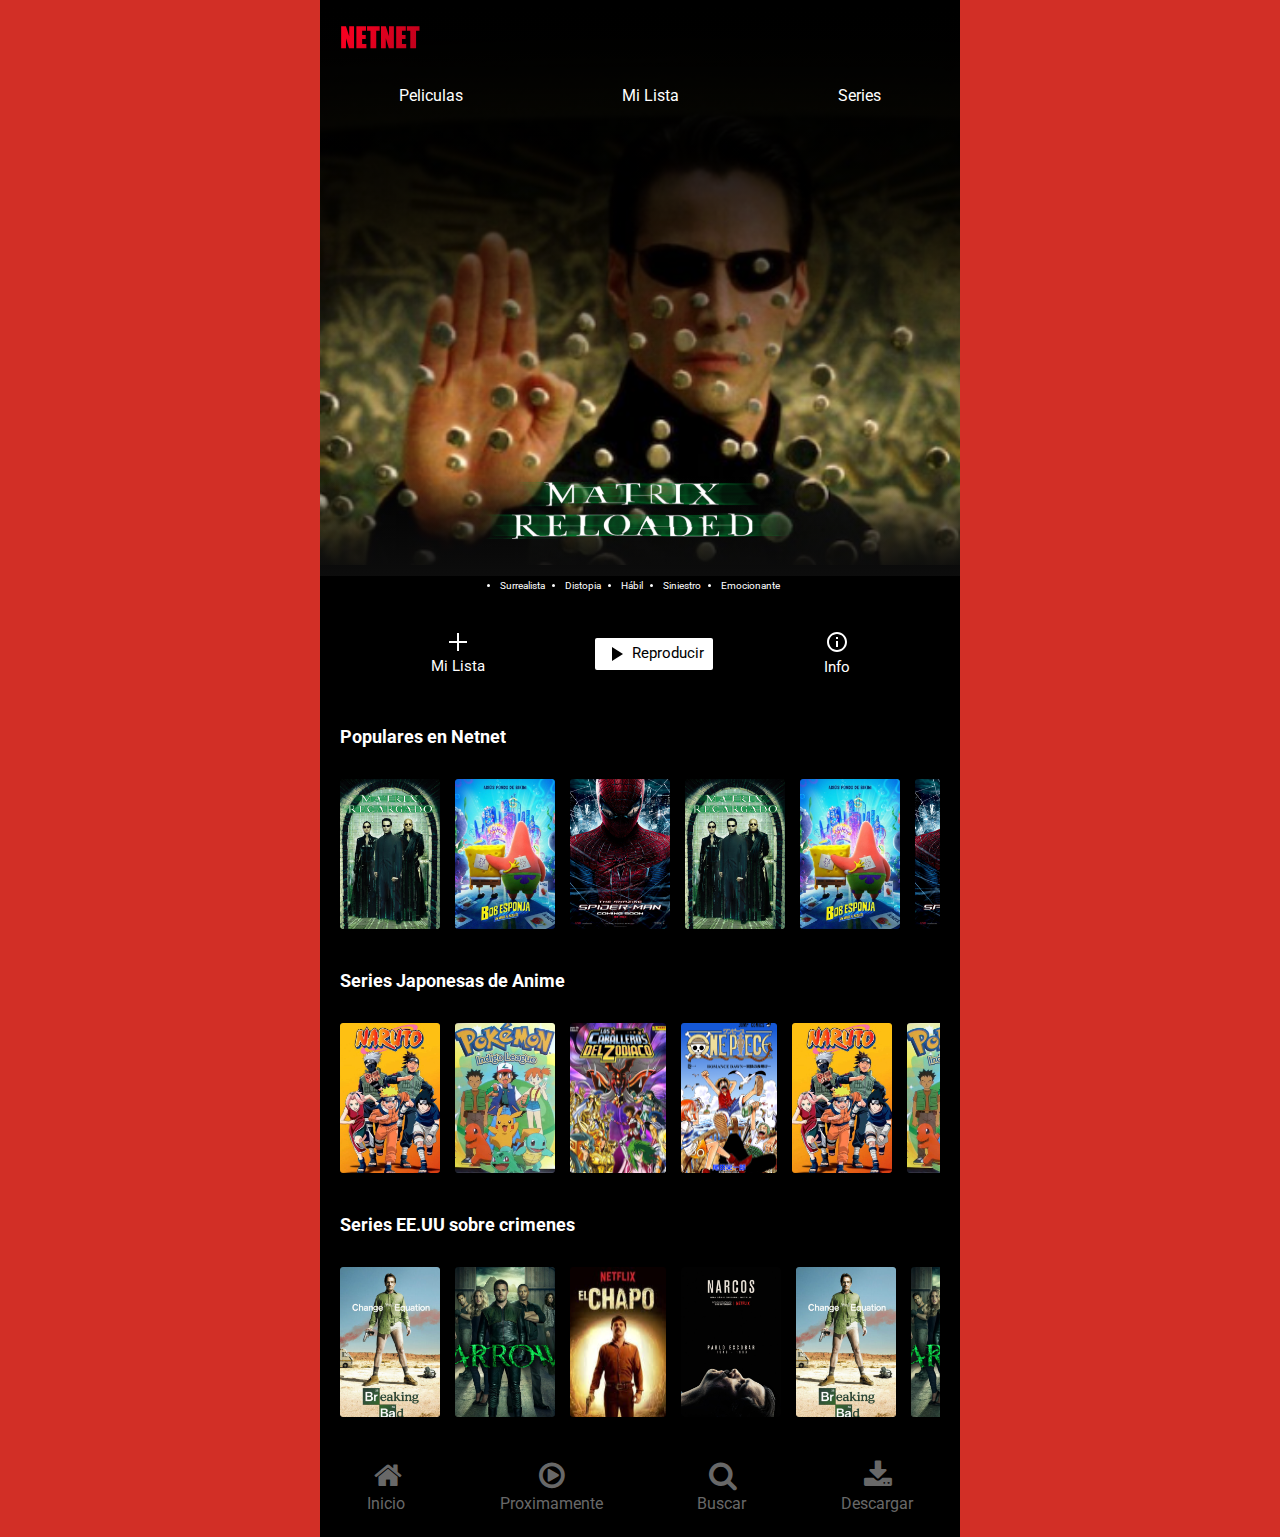
==== index.html @ 321d9690 "Primera parte del proyecto" ====
<!DOCTYPE html>
<html lang="es">

<head>
    <meta charset="UTF-8">
    <meta http-equiv="X-UA-Compatible" content="IE=edge">
    <meta name="viewport" content="width=device-width, initial-scale=1.0">
    <link rel="icon" href="./img/LOGO.png" type="image/png">
    <!-- Hojas de estilo  -->
    <link rel="stylesheet" href="./css/font-awesome/css/font-awesome.css">
    <link rel="stylesheet" href="./css/font-awesome/css/font-awesome.min.css">
    <link rel="preconnect" href="https://fonts.gstatic.com">
    <link href="https://fonts.googleapis.com/css2?family=Roboto:wght@400;500;700;900&display=swap" rel="stylesheet">
    <link rel="stylesheet" href="./css/normalice.css">
    <link rel="stylesheet" href="./css/style.css">
    <!-- Hojas de estilo  -->
    <title>NETNET</title>
</head>

<body>
    <div class="container__total">
        <!-- Header del sitio Inicio -->
        <header class="header">
            <img class="header__logo" src="./img/LOGO.svg" alt="">
            <nav class="header__nav">
                <a class="nav__link" href="#">Peliculas</a>
                <a class="nav__link" href="#">Mi Lista</a>
                <a class="nav__link" href="#">Series</a>
            </nav>
        </header>
        <!-- Header del sitio Final -->
        <!-- hero inicio  -->
        <section class="hero">
            <div class="contenedordeposicion">
                <div class="hero__info">
                    <img src="./img/matrix.svg" alt="">
                    <ul class="hero__list">
                        <li>Surrealista</li>
                        <li>Distopia</li>
                        <li>Hábil</li>
                        <li>Siniestro</li>
                        <li>Emocionante</li>
                    </ul>
                    <div class="hero__buttons">
                        <div class="buttons1">
                            <img src="./img/VectorMas.svg" alt="">
                            <p>Mi Lista</p>
                        </div>
                        <a href="" class="btn button"> <img src="./img/play.svg" alt=""> Reproducir</a>
                        <div class="buttons1">
                            <img src="./img/VectorInfo.svg" alt="">
                            <p>Info</p>
                        </div>
                    </div>
                </div>
                <div class="adorno">

                </div>
            </div>
        </section>
        <!-- hero inicio  -->
        <main class="main">
            <div class="categoria">
                <p class="subtitle subtitle--Section">Populares en Netnet</p>
                <div class="categoria__img">
                    <img src="./img/movi1.png" alt="">
                    <img src="./img/movi2.png" alt="">
                    <img src="./img/movi3.png" alt="">
                    <img src="./img/movi1.png" alt="">
                    <img src="./img/movi2.png" alt="">
                    <img src="./img/movi3.png" alt="">
                    <img src="./img/movi1.png" alt="">
                    <img src="./img/movi2.png" alt="">
                    <img src="./img/movi3.png" alt="">
                </div>
            </div>
            <!-- Fin de categoria -->
            <div class="categoria">
                <p class="subtitle subtitle--Section">Series Japonesas de Anime</p>
                <div class="categoria__img">
                    <img src="./img/movi5.png" alt="">
                    <img src="./img/movi6.png" alt="">
                    <img src="./img/movi7.png" alt="">
                    <img src="./img/movi8.png" alt="">
                    <img src="./img/movi5.png" alt="">
                    <img src="./img/movi6.png" alt="">
                    <img src="./img/movi7.png" alt="">
                    <img src="./img/movi8.png" alt="">
                    <img src="./img/movi5.png" alt="">
                </div>
            </div>
            <!-- Fin de categoria -->
            <div class="categoria">
                <p class="subtitle subtitle--Section">Series EE.UU sobre crimenes</p>
                <div class="categoria__img">
                    <img src="./img/movi9.png" alt="">
                    <img src="./img/movi10.png" alt="">
                    <img src="./img/movi11.png" alt="">
                    <img src="./img/movi12.png" alt="">
                    <img src="./img/movi9.png" alt="">
                    <img src="./img/movi10.png" alt="">
                    <img src="./img/movi11.png" alt="">
                    <img src="./img/movi12.png" alt="">
                    <img src="./img/movi9.png" alt="">
                </div>
            </div>
            <!-- Fin de categoria -->
        </main>
        <footer class="footer">
            <div class="footer__menu">
                <figure>
                    <i class="fa fa-home fa-3x footer__img color" aria-hidden="true"></i>
                </figure>
                <p class="footer__p color">Inicio</p>
            </div>
            <div class="footer__menu">
                <figure>
                    <i class="fa fa-play-circle-o fa-3x footer__img color" aria-hidden="true"></i>
                </figure>
                <p class="footer__p color">Proximamente</p>
            </div>
            <div class="footer__menu">
                <figure>
                    <i class="fa fa-search fa-3x footer__img color" aria-hidden="true"></i>
                </figure>
                <p class="footer__p color">Buscar</p>
            </div>
            <div class="footer__menu">
                <figure>
                    <i class="fa fa-download fa-3x footer__img color" aria-hidden="true"></i>
                </figure>
                <p class="footer__p color">Descargar</p>
            </div>
        </footer>
    </div>
</body>

</html>
---- css/normalice.css ----
/*! normalize.css v8.0.1 | MIT License | github.com/necolas/normalize.css */


/* Document
   ========================================================================== */


/**
 * 1. Correct the line height in all browsers.
 * 2. Prevent adjustments of font size after orientation changes in iOS.
 */

html {
    line-height: 1.15;
    /* 1 */
    -webkit-text-size-adjust: 100%;
    /* 2 */
}


/* Sections
     ========================================================================== */


/**
   * Remove the margin in all browsers.
   */

body {
    margin: 0;
}


/**
   * Render the `main` element consistently in IE.
   */

main {
    display: block;
}


/**
   * Correct the font size and margin on `h1` elements within `section` and
   * `article` contexts in Chrome, Firefox, and Safari.
   */

h1 {
    font-size: 2em;
    margin: 0.67em 0;
}


/* Grouping content
     ========================================================================== */


/**
   * 1. Add the correct box sizing in Firefox.
   * 2. Show the overflow in Edge and IE.
   */

hr {
    box-sizing: content-box;
    /* 1 */
    height: 0;
    /* 1 */
    overflow: visible;
    /* 2 */
}


/**
   * 1. Correct the inheritance and scaling of font size in all browsers.
   * 2. Correct the odd `em` font sizing in all browsers.
   */

pre {
    font-family: monospace, monospace;
    /* 1 */
    font-size: 1em;
    /* 2 */
}


/* Text-level semantics
     ========================================================================== */


/**
   * Remove the gray background on active links in IE 10.
   */

a {
    background-color: transparent;
}


/**
   * 1. Remove the bottom border in Chrome 57-
   * 2. Add the correct text decoration in Chrome, Edge, IE, Opera, and Safari.
   */

abbr[title] {
    border-bottom: none;
    /* 1 */
    text-decoration: underline;
    /* 2 */
    text-decoration: underline dotted;
    /* 2 */
}


/**
   * Add the correct font weight in Chrome, Edge, and Safari.
   */

b,
strong {
    font-weight: bolder;
}


/**
   * 1. Correct the inheritance and scaling of font size in all browsers.
   * 2. Correct the odd `em` font sizing in all browsers.
   */

code,
kbd,
samp {
    font-family: monospace, monospace;
    /* 1 */
    font-size: 1em;
    /* 2 */
}


/**
   * Add the correct font size in all browsers.
   */

small {
    font-size: 80%;
}


/**
   * Prevent `sub` and `sup` elements from affecting the line height in
   * all browsers.
   */

sub,
sup {
    font-size: 75%;
    line-height: 0;
    position: relative;
    vertical-align: baseline;
}

sub {
    bottom: -0.25em;
}

sup {
    top: -0.5em;
}


/* Embedded content
     ========================================================================== */


/**
   * Remove the border on images inside links in IE 10.
   */

img {
    border-style: none;
}


/* Forms
     ========================================================================== */


/**
   * 1. Change the font styles in all browsers.
   * 2. Remove the margin in Firefox and Safari.
   */

button,
input,
optgroup,
select,
textarea {
    font-family: inherit;
    /* 1 */
    font-size: 100%;
    /* 1 */
    line-height: 1.15;
    /* 1 */
    margin: 0;
    /* 2 */
}


/**
   * Show the overflow in IE.
   * 1. Show the overflow in Edge.
   */

button,
input {
    /* 1 */
    overflow: visible;
}


/**
   * Remove the inheritance of text transform in Edge, Firefox, and IE.
   * 1. Remove the inheritance of text transform in Firefox.
   */

button,
select {
    /* 1 */
    text-transform: none;
}


/**
   * Correct the inability to style clickable types in iOS and Safari.
   */

button,
[type="button"],
[type="reset"],
[type="submit"] {
    -webkit-appearance: button;
}


/**
   * Remove the inner border and padding in Firefox.
   */

button::-moz-focus-inner,
[type="button"]::-moz-focus-inner,
[type="reset"]::-moz-focus-inner,
[type="submit"]::-moz-focus-inner {
    border-style: none;
    padding: 0;
}


/**
   * Restore the focus styles unset by the previous rule.
   */

button:-moz-focusring,
[type="button"]:-moz-focusring,
[type="reset"]:-moz-focusring,
[type="submit"]:-moz-focusring {
    outline: 1px dotted ButtonText;
}


/**
   * Correct the padding in Firefox.
   */

fieldset {
    padding: 0.35em 0.75em 0.625em;
}


/**
   * 1. Correct the text wrapping in Edge and IE.
   * 2. Correct the color inheritance from `fieldset` elements in IE.
   * 3. Remove the padding so developers are not caught out when they zero out
   *    `fieldset` elements in all browsers.
   */

legend {
    box-sizing: border-box;
    /* 1 */
    color: inherit;
    /* 2 */
    display: table;
    /* 1 */
    max-width: 100%;
    /* 1 */
    padding: 0;
    /* 3 */
    white-space: normal;
    /* 1 */
}


/**
   * Add the correct vertical alignment in Chrome, Firefox, and Opera.
   */

progress {
    vertical-align: baseline;
}


/**
   * Remove the default vertical scrollbar in IE 10+.
   */

textarea {
    overflow: auto;
}


/**
   * 1. Add the correct box sizing in IE 10.
   * 2. Remove the padding in IE 10.
   */

[type="checkbox"],
[type="radio"] {
    box-sizing: border-box;
    /* 1 */
    padding: 0;
    /* 2 */
}


/**
   * Correct the cursor style of increment and decrement buttons in Chrome.
   */

[type="number"]::-webkit-inner-spin-button,
[type="number"]::-webkit-outer-spin-button {
    height: auto;
}


/**
   * 1. Correct the odd appearance in Chrome and Safari.
   * 2. Correct the outline style in Safari.
   */

[type="search"] {
    -webkit-appearance: textfield;
    /* 1 */
    outline-offset: -2px;
    /* 2 */
}


/**
   * Remove the inner padding in Chrome and Safari on macOS.
   */

[type="search"]::-webkit-search-decoration {
    -webkit-appearance: none;
}


/**
   * 1. Correct the inability to style clickable types in iOS and Safari.
   * 2. Change font properties to `inherit` in Safari.
   */

 ::-webkit-file-upload-button {
    -webkit-appearance: button;
    /* 1 */
    font: inherit;
    /* 2 */
}


/* Interactive
     ========================================================================== */


/*
   * Add the correct display in Edge, IE 10+, and Firefox.
   */

details {
    display: block;
}


/*
   * Add the correct display in all browsers.
   */

summary {
    display: list-item;
}


/* Misc
     ========================================================================== */


/**
   * Add the correct display in IE 10+.
   */

template {
    display: none;
}


/**
   * Add the correct display in IE 10.
   */

[hidden] {
    display: none;
}
---- css/style.css ----
* {
    box-sizing: border-box;
    margin: 0;
    padding: 0;
}

:root {
    --red: #D22F26;
    --dark: #000;
    --claro: #ffffff;
    --grey: #686868;
}

body {
    background-color: var(--red);
    font-family: 'Roboto', sans-serif;
}

.btn {
    background-color: var(--claro);
    border-radius: .2rem;
    width: 11.8rem;
    height: 3.2rem;
    display: flex;
    justify-content: space-evenly;
    align-items: center;
}

html {
    font-size: 62.5%;
}


/* Globales Inicio */

h1 {
    font-size: 2.73438rem;
    line-height: 3.7rem;
    color: g;
}

a {
    text-decoration: none;
}

.subtitle {
    font-weight: bold;
    font-size: 1.75rem;
    line-height: 2.4rem;
}

.container__total {
    position: relative;
    width: 50%;
    margin: 0 auto;
    background-color: var(--dark);
}

@media (max-width: 800px) {
    .container__total {
        width: 100%;
    }
}


/* Globales Final*/


/* header Inicio */

.header {
    position: absolute;
    top: 0;
    right: 0;
    left: 0;
    height: 45vh;
    background: linear-gradient(180deg, #000 0%, rgba(0, 0, 0, 0) 100%), linear-gradient(180deg, #000000 0%, rgba(0, 0, 0, 0) 101.98%);
}

.header__logo {
    width: 8rem;
    margin-top: 2rem;
    margin-bottom: 3rem;
    margin-left: 2rem;
}

.header__nav {
    display: flex;
    justify-content: space-around;
    align-items: center;
}

.nav__link {
    color: #ffffff;
    font-size: 1.6rem;
}


/* header Final */


/* hero Inicio */

.hero {
    max-height: 56.5rem;
    min-height: 56.5rem;
    background-image: url(../img/hero.png);
    background-position: top center;
    background-repeat: no-repeat;
    background-size: cover;
    margin-bottom: 14rem;
}

.hero:hover {
    background-image: url(../img/heroHover.png);
    transition: 2s;
}

.hero__info {
    z-index: 1;
    position: absolute;
    top: 31%;
    width: 100%;
    height: 20rem;
    display: flex;
    flex-direction: column;
    align-items: center;
    justify-content: space-between;
}

.hero__list {
    display: flex;
    flex-wrap: wrap;
    gap: 2rem;
}

.hero__list li {
    color: var(--claro);
}

.hero__info a {
    font-size: 1.5rem;
    color: var(--dark);
    padding: .5rem;
}

.hero__buttons {
    width: 100%;
    display: flex;
    align-items: center;
    justify-content: space-evenly;
}

.buttons1 {
    text-align: center;
    color: var(--claro);
}

.buttons1 img {
    margin-bottom: .5rem;
}

.buttons1 p {
    font-size: 1.5rem;
}

.adorno {
    z-index: 0;
    background: linear-gradient(180deg, #191919 -99.29%, rgba(0, 0, 0, 0) 100%), linear-gradient(180deg, #000000 0%, rgba(0, 0, 0, 0) 101.98%);
    transform: rotate(-180deg);
    height: 20vh;
    position: absolute;
    top: 31%;
    width: 100%;
    height: 10rem;
}


/* hero Final */


/* main section Inicio */

.categoria {
    padding: 2rem;
}

.subtitle--Section {
    color: var(--claro);
    margin-bottom: 3rem;
}

.categoria__img {
    display: flex;
    overflow-y: auto;
}

.categoria__img::-webkit-scrollbar {
    display: none;
}

.categoria__img img {
    border-radius: .3rem;
    width: 100px;
    margin-left: 1.5rem;
}

.categoria__img img:first-of-type {
    margin-left: 0;
}


/* main section Final */


/* footer inicio */

.footer {
    display: flex;
    justify-content: space-around;
    align-items: center;
    flex-wrap: wrap;
    height: 10rem;
    color: var(--claro);
}

.footer__menu {
    display: flex;
    flex-direction: column;
    text-align: center;
    justify-content: center;
}

.footer figure {
    width: 100%;
}

.footer__img {
    width: 2.50rem;
    margin-bottom: .5rem;
}

.footer__p {
    font-size: 1.6rem;
}

.color {
    color: var(--grey);
    text-align: center;
}

.color:hover {
    color: var(--claro);
}


/* footer final  */
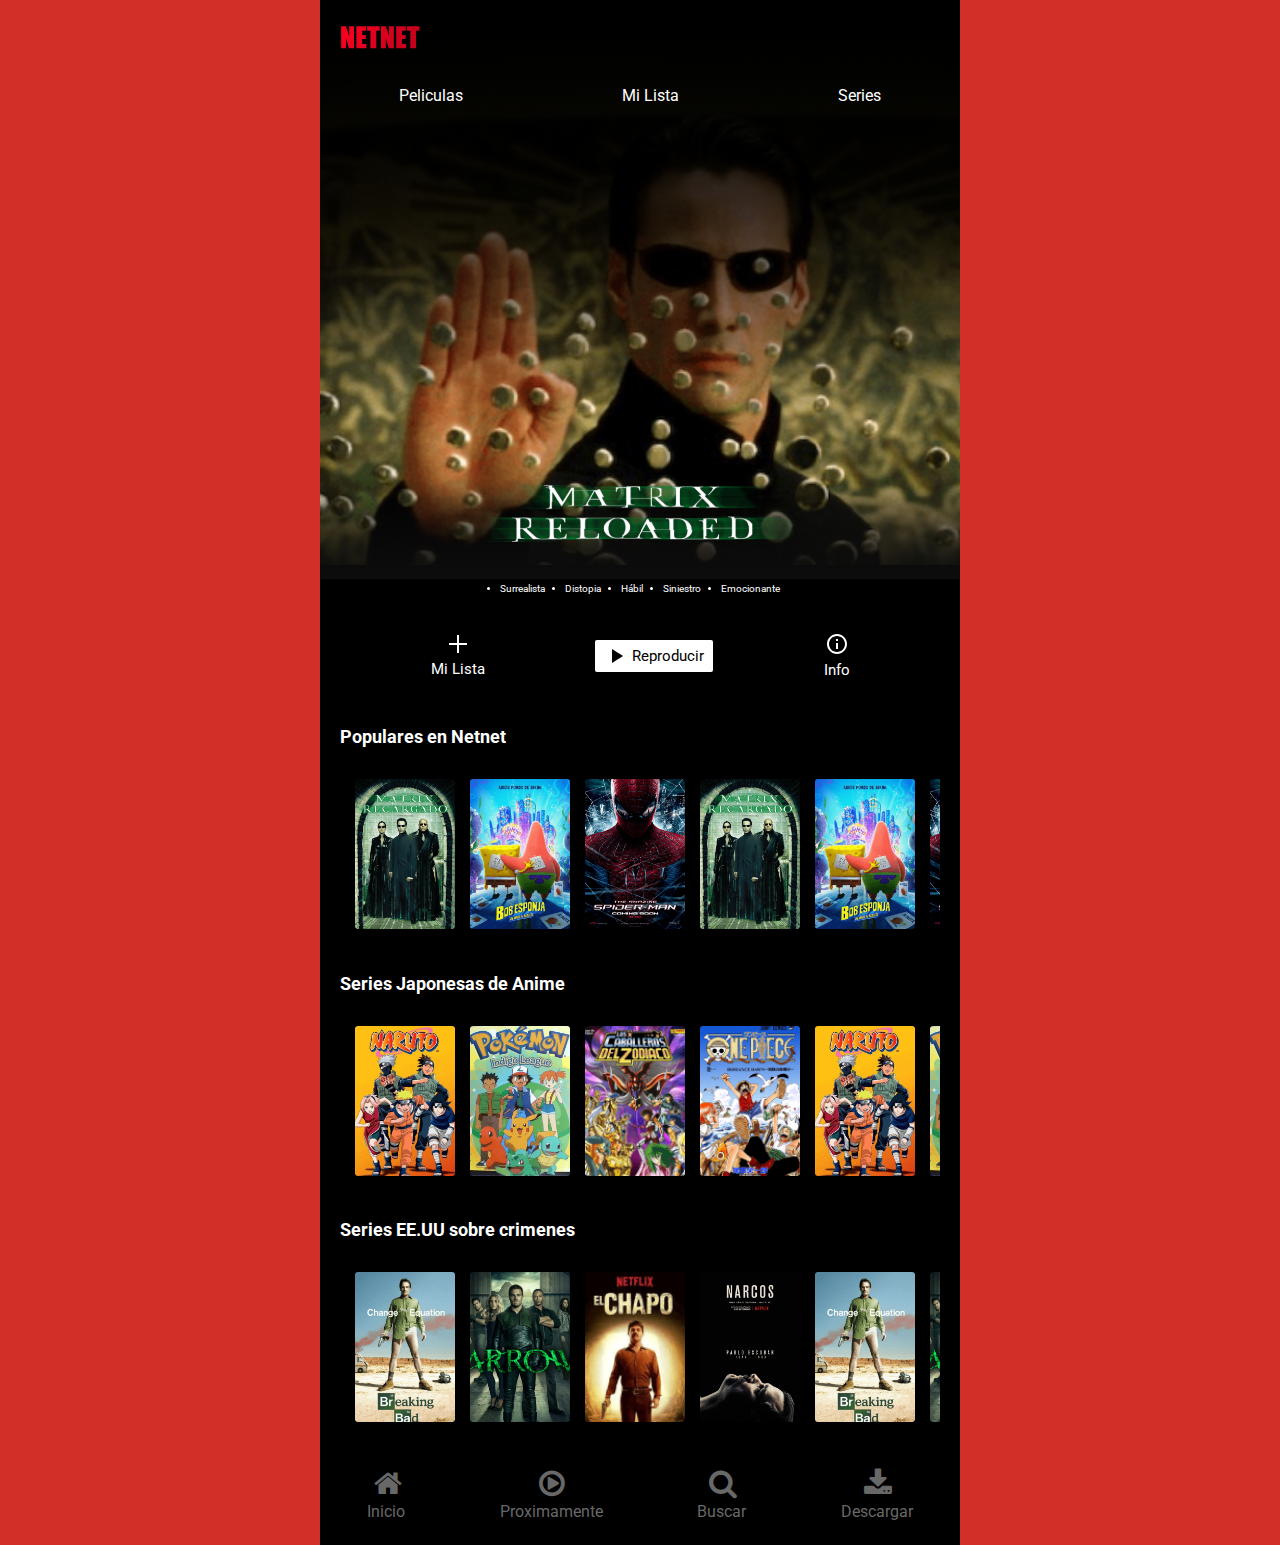
==== commit c3df54e2: "La pagina de presentacion de la pelicula esta lista" ====
--- a/index.html
+++ b/index.html
@@ -21,7 +21,9 @@
     <div class="container__total">
         <!-- Header del sitio Inicio -->
         <header class="header">
-            <img class="header__logo" src="./img/LOGO.svg" alt="">
+            <a href="./index.html">
+                <img class="header__logo" src="./img/LOGO.svg" alt="">
+            </a>
             <nav class="header__nav">
                 <a class="nav__link" href="#">Peliculas</a>
                 <a class="nav__link" href="#">Mi Lista</a>
@@ -46,7 +48,7 @@
                             <img src="./img/VectorMas.svg" alt="">
                             <p>Mi Lista</p>
                         </div>
-                        <a href="" class="btn button"> <img src="./img/play.svg" alt=""> Reproducir</a>
+                        <a href="./movi.html" class="btn button"> <img src="./img/play.svg" alt=""> Reproducir</a>
                         <div class="buttons1">
                             <img src="./img/VectorInfo.svg" alt="">
                             <p>Info</p>
@@ -63,45 +65,99 @@
             <div class="categoria">
                 <p class="subtitle subtitle--Section">Populares en Netnet</p>
                 <div class="categoria__img">
-                    <img src="./img/movi1.png" alt="">
-                    <img src="./img/movi2.png" alt="">
-                    <img src="./img/movi3.png" alt="">
-                    <img src="./img/movi1.png" alt="">
-                    <img src="./img/movi2.png" alt="">
-                    <img src="./img/movi3.png" alt="">
-                    <img src="./img/movi1.png" alt="">
-                    <img src="./img/movi2.png" alt="">
-                    <img src="./img/movi3.png" alt="">
+                    <a href="./movi.html">
+                        <img src="./img/movi1.png" alt="">
+                    </a>
+                    <a href="./movi.html">
+                        <img src="./img/movi2.png" alt="">
+                    </a>
+                    <a href="./movi.html">
+                        <img src="./img/movi3.png" alt="">
+                    </a>
+                    <a href="./movi.html">
+                        <img src="./img/movi1.png" alt="">
+                    </a>
+                    <a href="./movi.html">
+                        <img src="./img/movi2.png" alt="">
+                    </a>
+                    <a href="./movi.html">
+                        <img src="./img/movi3.png" alt="">
+                    </a>
+                    <a href="./movi.html">
+                        <img src="./img/movi1.png" alt="">
+                    </a>
+                    <a href="./movi.html">
+                        <img src="./img/movi2.png" alt="">
+                    </a>
+                    <a href="./movi.html">
+                        <img src="./img/movi3.png" alt="">
+                    </a>
                 </div>
             </div>
             <!-- Fin de categoria -->
             <div class="categoria">
                 <p class="subtitle subtitle--Section">Series Japonesas de Anime</p>
                 <div class="categoria__img">
-                    <img src="./img/movi5.png" alt="">
-                    <img src="./img/movi6.png" alt="">
-                    <img src="./img/movi7.png" alt="">
-                    <img src="./img/movi8.png" alt="">
-                    <img src="./img/movi5.png" alt="">
-                    <img src="./img/movi6.png" alt="">
-                    <img src="./img/movi7.png" alt="">
-                    <img src="./img/movi8.png" alt="">
-                    <img src="./img/movi5.png" alt="">
+                    <a href="./movi.html">
+                        <img src="./img/movi5.png" alt="">
+                    </a>
+                    <a href="./movi.html">
+                        <img src="./img/movi6.png" alt="">
+                    </a>
+                    <a href="./movi.html">
+                        <img src="./img/movi7.png" alt="">
+                    </a>
+                    <a href="./movi.html">
+                        <img src="./img/movi8.png" alt="">
+                    </a>
+                    <a href="./movi.html">
+                        <img src="./img/movi5.png" alt="">
+                    </a>
+                    <a href="./movi.html">
+                        <img src="./img/movi6.png" alt="">
+                    </a>
+                    <a href="./movi.html">
+                        <img src="./img/movi7.png" alt="">
+                    </a>
+                    <a href="./movi.html">
+                        <img src="./img/movi8.png" alt="">
+                    </a>
+                    <a href="./movi.html">
+                        <img src="./img/mvi5.png" alt="">
+                    </a>
                 </div>
             </div>
             <!-- Fin de categoria -->
             <div class="categoria">
                 <p class="subtitle subtitle--Section">Series EE.UU sobre crimenes</p>
                 <div class="categoria__img">
-                    <img src="./img/movi9.png" alt="">
-                    <img src="./img/movi10.png" alt="">
-                    <img src="./img/movi11.png" alt="">
-                    <img src="./img/movi12.png" alt="">
-                    <img src="./img/movi9.png" alt="">
-                    <img src="./img/movi10.png" alt="">
-                    <img src="./img/movi11.png" alt="">
-                    <img src="./img/movi12.png" alt="">
-                    <img src="./img/movi9.png" alt="">
+                    <a href="./movi.html">
+                        <img src="./img/movi9.png" alt="">
+                    </a>
+                    <a href="./movi.html">
+                        <img src="./img/movi10.png" alt="">
+                    </a>
+                    <a href="./movi.html">
+                        <img src="./img/movi11.png" alt="">
+                    </a>
+                    <a href="./movi.html">
+                        <img src="./img/movi12.png" alt="">
+                    </a>
+                    <a href="./movi.html">
+                        <img src="./img/movi9.png" alt="">
+                    </a>
+                    <a href="./movi.html">
+                        <img src="./img/movi10.png" alt="">
+                    </a>
+                    <a href="./movi.html">
+                        <img src="./img/movi11.png" alt="">
+                    </a>
+                    <a href="./movi.html">
+                        <img src="./img/movi12.png" alt="">
+                    </a>
+                    <a href="./movi.html">
+                        <img src="./img/movi9.png" alt="">
+                    </a>
                 </div>
             </div>
             <!-- Fin de categoria -->
--- a/css/style.css
+++ b/css/style.css
@@ -199,13 +199,13 @@
     display: none;
 }
 
-.categoria__img img {
+.categoria__img a img {
     border-radius: .3rem;
     width: 100px;
     margin-left: 1.5rem;
 }
 
-.categoria__img img:first-of-type {
+.categoria__img a img :first-of-type {
     margin-left: 0;
 }
 
@@ -254,4 +254,140 @@
 }
 
 
-/* footer final  */+/* footer final  */
+
+
+/*------------------ pagina de movi----------------------------------*/
+
+.hero--2 {
+    height: 500px;
+    background-image: url(../img/heroMovi.png);
+    background-position: center center;
+    background-repeat: no-repeat;
+    background-size: cover;
+}
+
+.header__movi {
+    background-color: var(--dark);
+    height: 6rem;
+    display: flex;
+    align-items: center;
+}
+
+.header__movi a i {
+    color: var(--claro);
+    margin-left: 2rem;
+}
+
+.main__movi h1 {
+    color: var(--claro);
+}
+
+.container__movi {
+    width: 90%;
+    margin: 0 auto;
+}
+
+.movi__info--title {
+    padding: 0;
+    color: #71D074;
+    font-size: 2rem;
+}
+
+.main__movi--info {
+    display: flex;
+    justify-content: space-between;
+}
+
+.movi__info--text {
+    flex-basis: 50%;
+    color: var(--grey);
+    font-size: 1.6rem;
+    display: flex;
+    justify-content: space-around;
+    align-items: center;
+}
+
+.info__p--R {
+    display: inline-block;
+    background-color: var(--grey);
+    padding: .4rem;
+    color: var(--claro);
+}
+
+.info__p--HD {
+    display: inline-block;
+    border: 1px solid var(--claro);
+    padding: .4rem;
+}
+
+@media (max-width: 460px) {
+    .main__movi--info {
+        flex-wrap: wrap;
+    }
+    .movi__info--title {
+        flex-basis: 100%;
+        text-align: center;
+        margin-bottom: 1rem;
+    }
+    .movi__info--text {
+        flex-basis: 100%;
+        text-align: center;
+    }
+}
+
+.btn__movi {
+    width: 100%;
+    display: flex;
+    justify-content: center;
+    color: var(--dark);
+    font-weight: 600;
+    font-size: 1.8rem;
+    margin-top: 2rem;
+}
+
+.btn__movi i {
+    margin-right: 1rem;
+}
+
+.btn__movi--2 {
+    background-color: var(--grey);
+    color: var(--claro);
+    margin-bottom: 2rem;
+}
+
+.descripcion {
+    margin-bottom: 2rem;
+}
+
+.descripcion__principal {
+    font-size: 1.6rem;
+    color: var(--claro);
+    text-align: justify;
+    line-height: 1.5;
+    margin-bottom: 1rem;
+}
+
+.descripcion__autor {
+    color: var(--grey);
+    font-size: 1.3rem;
+    line-height: 1.5;
+    margin-bottom: 2rem;
+}
+
+.movi__icons {
+    width: 60%;
+    display: flex;
+    justify-content: space-between;
+    color: var(--claro);
+    text-align: center;
+    margin-bottom: 2rem;
+}
+
+.movi__icons figcaption {
+    font-size: 1.5rem;
+}
+
+.main__movi img {
+    margin-bottom: 1.5rem;
+}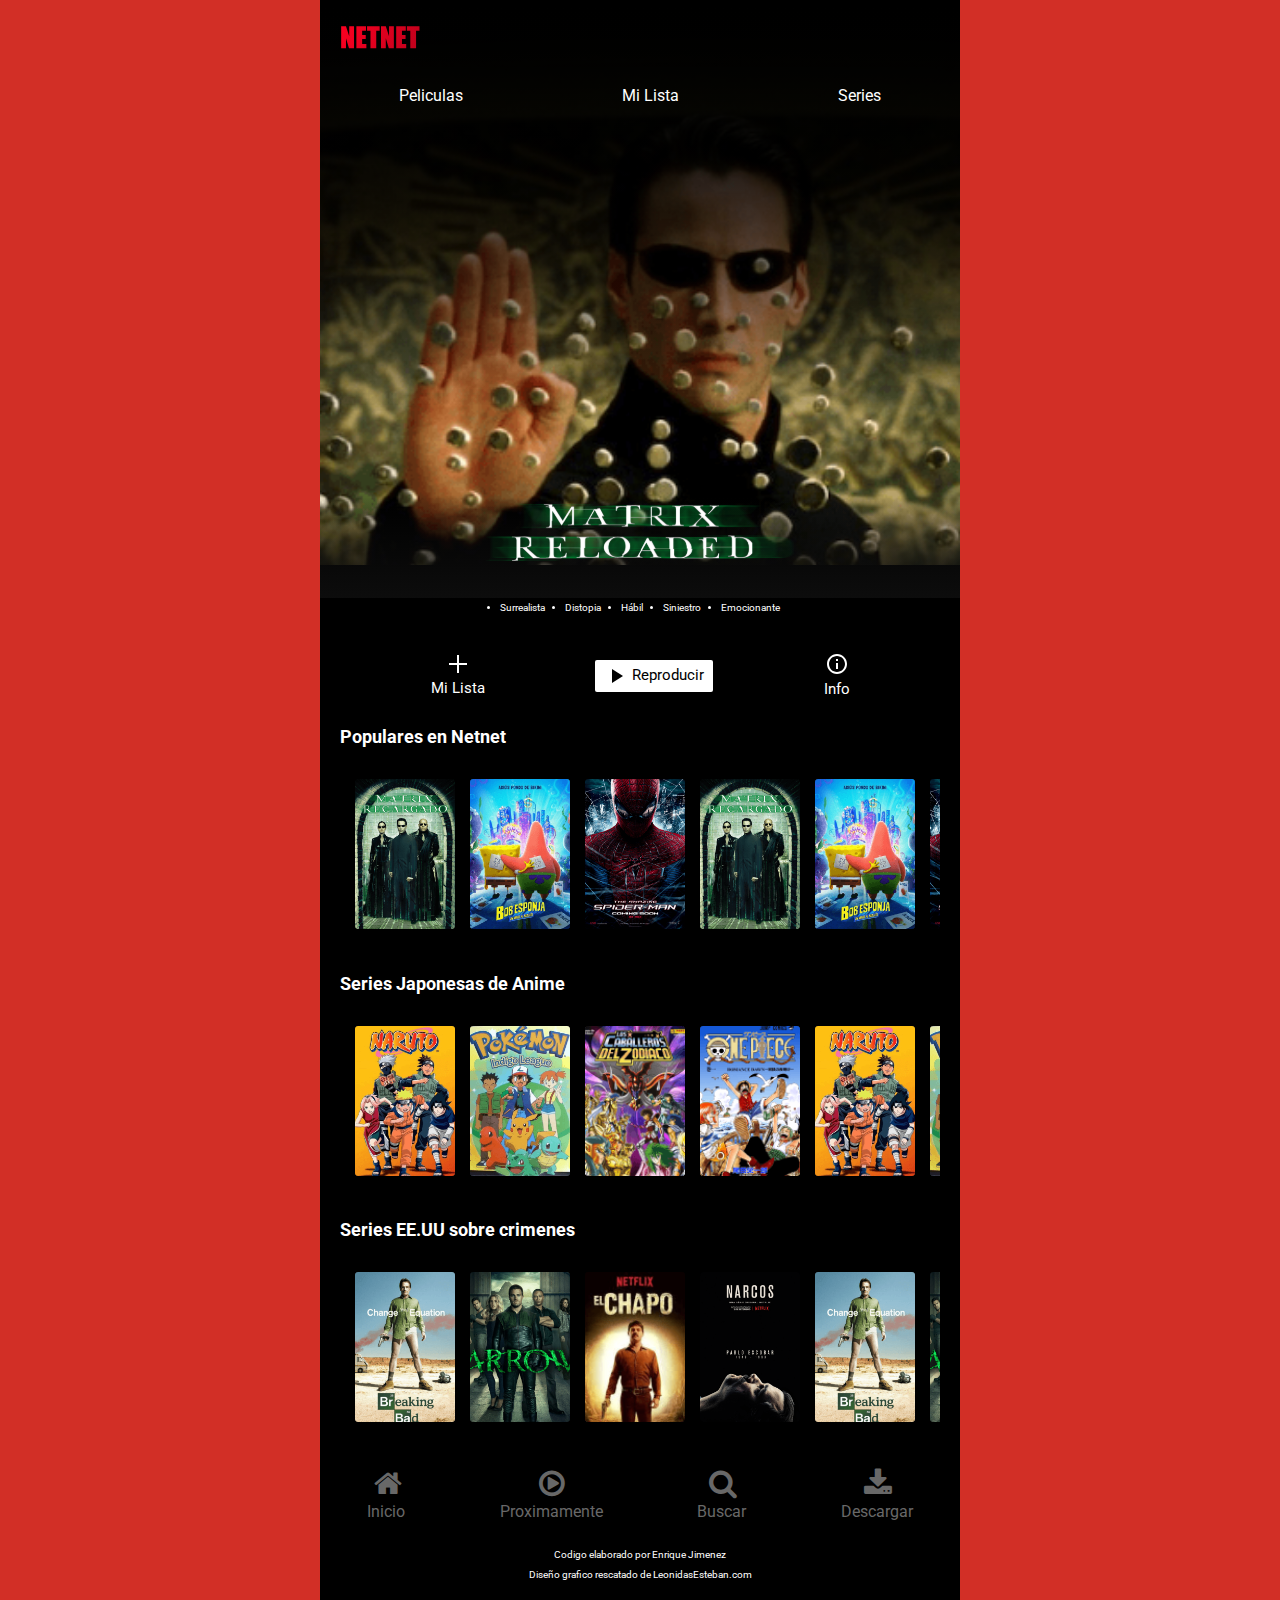
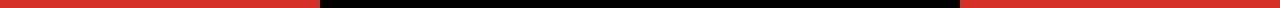
==== commit 4f95c83d: "Se agrego linea de atibucion al final" ====
--- a/index.html
+++ b/index.html
@@ -25,9 +25,9 @@
                 <img class="header__logo" src="./img/LOGO.svg" alt="">
             </a>
             <nav class="header__nav">
-                <a class="nav__link" href="#">Peliculas</a>
-                <a class="nav__link" href="#">Mi Lista</a>
-                <a class="nav__link" href="#">Series</a>
+                <a class="nav__link" href="lista.html">Peliculas</a>
+                <a class="nav__link" href="lista.html">Mi Lista</a>
+                <a class="nav__link" href="lista.html">Series</a>
             </nav>
         </header>
         <!-- Header del sitio Final -->
@@ -188,6 +188,10 @@
                 <p class="footer__p color">Descargar</p>
             </div>
         </footer>
+        <p class="footer__autor">Codigo elaborado por Enrique Jimenez</p>
+        <p class="footer__autor">Diseño grafico rescatado de LeonidasEsteban.com</p>
+        <br>
+        <br>
     </div>
 </body>
 
--- a/css/style.css
+++ b/css/style.css
@@ -390,4 +390,12 @@
 
 .main__movi img {
     margin-bottom: 1.5rem;
+}
+
+.footer__autor {
+    display: block;
+    width: 100%;
+    color: var(--claro);
+    text-align: center;
+    line-height: 2;
 }